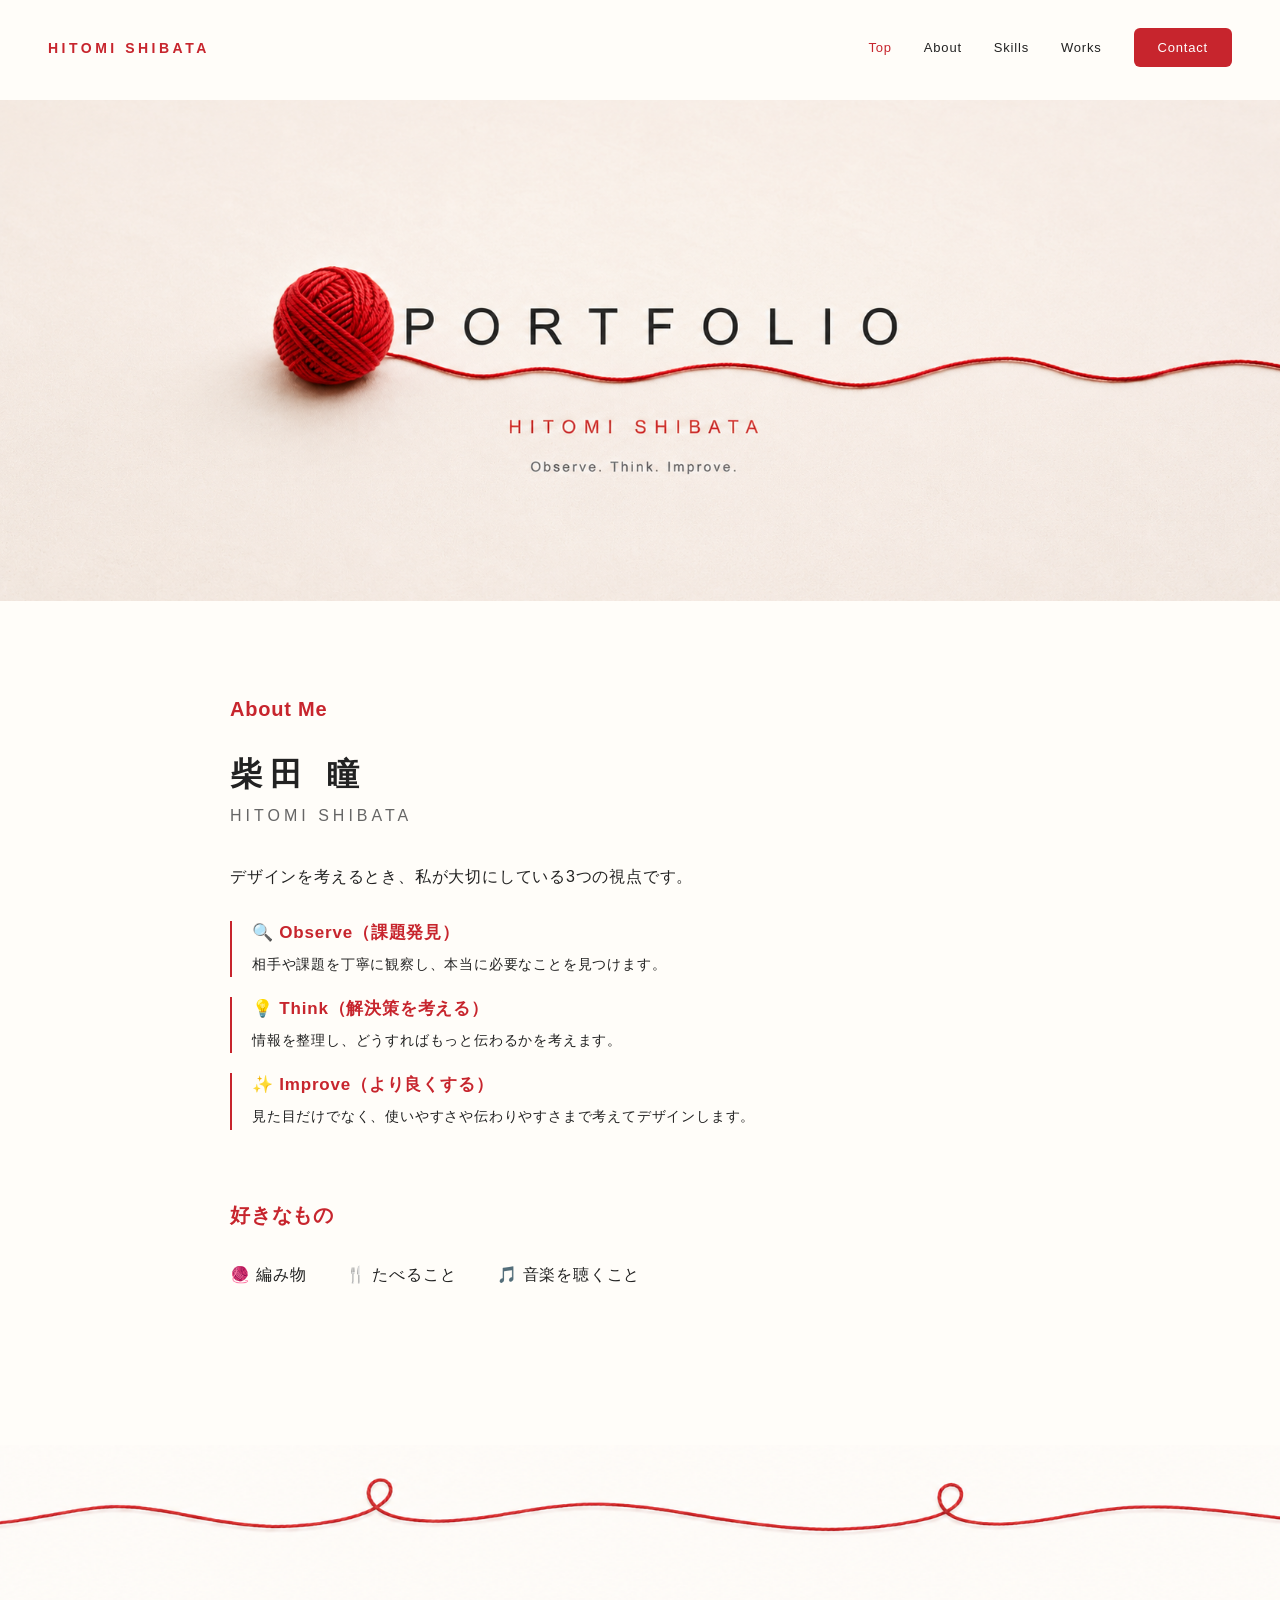
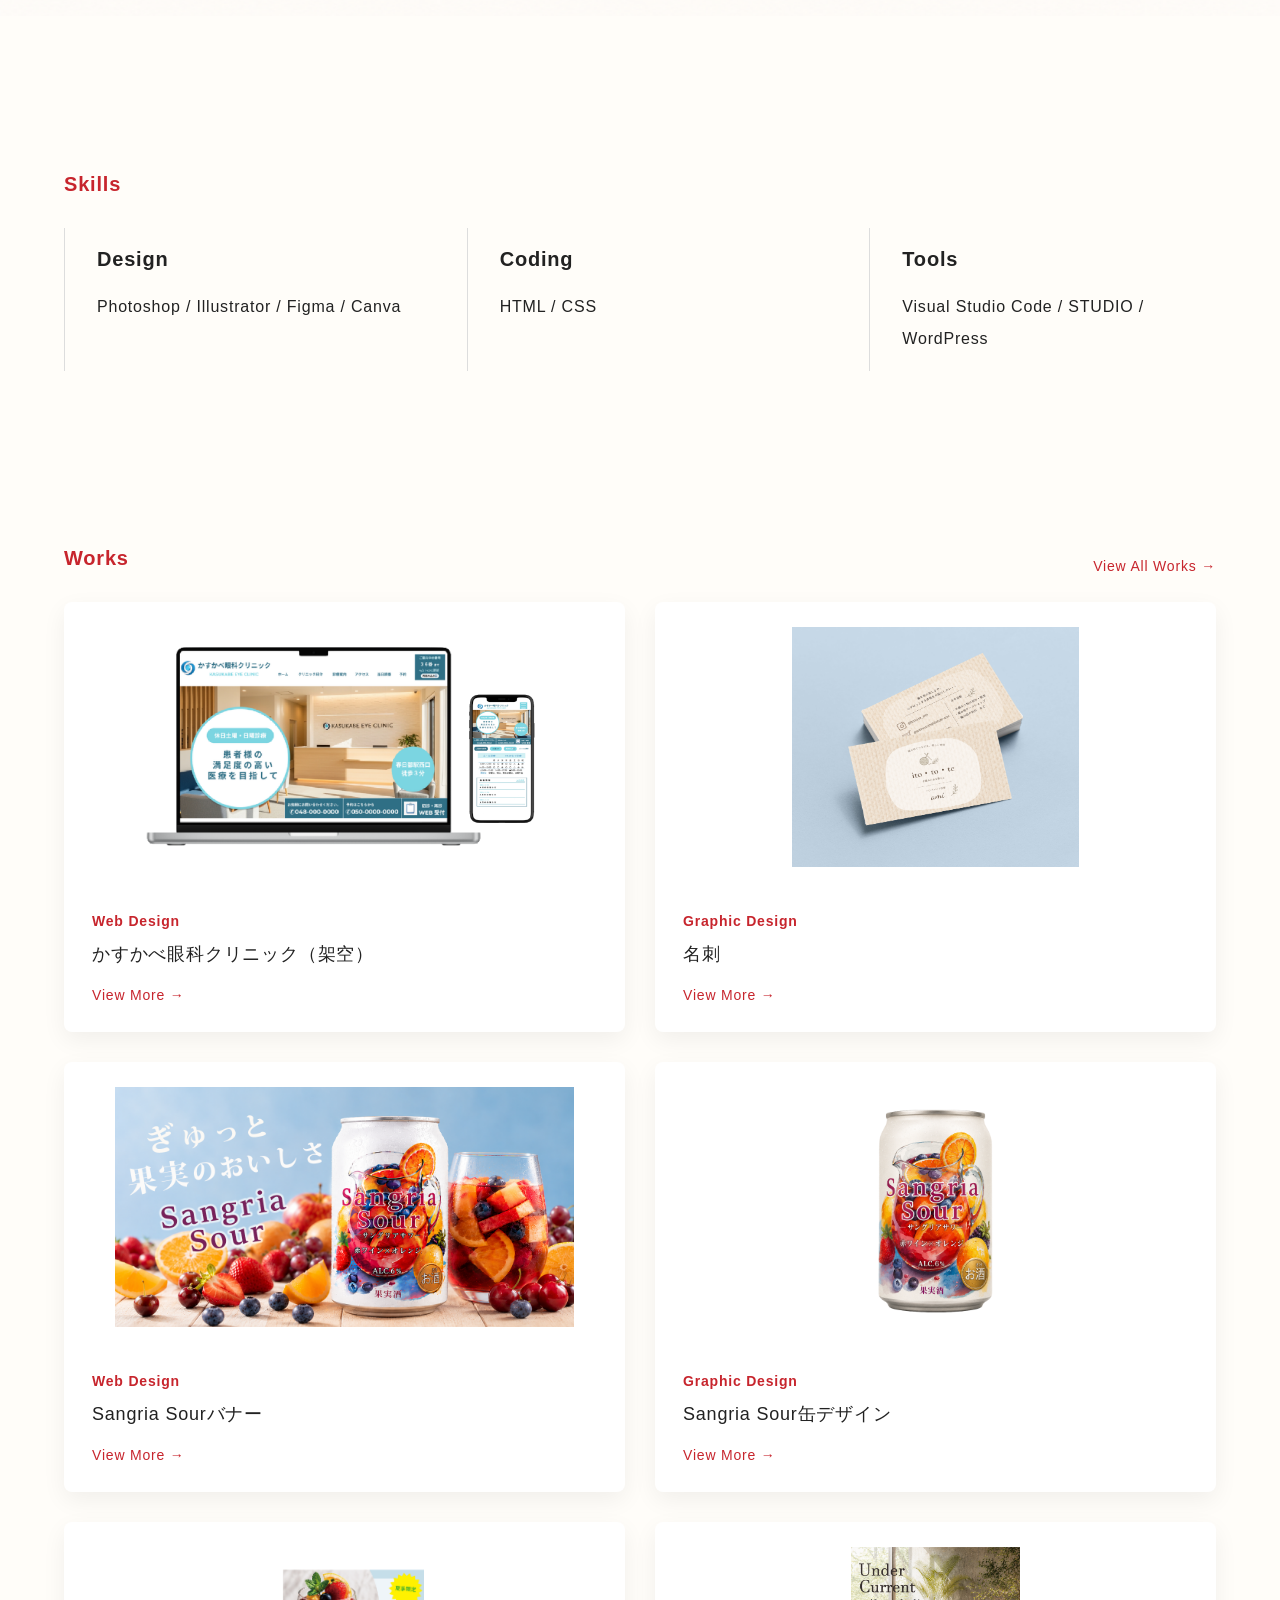
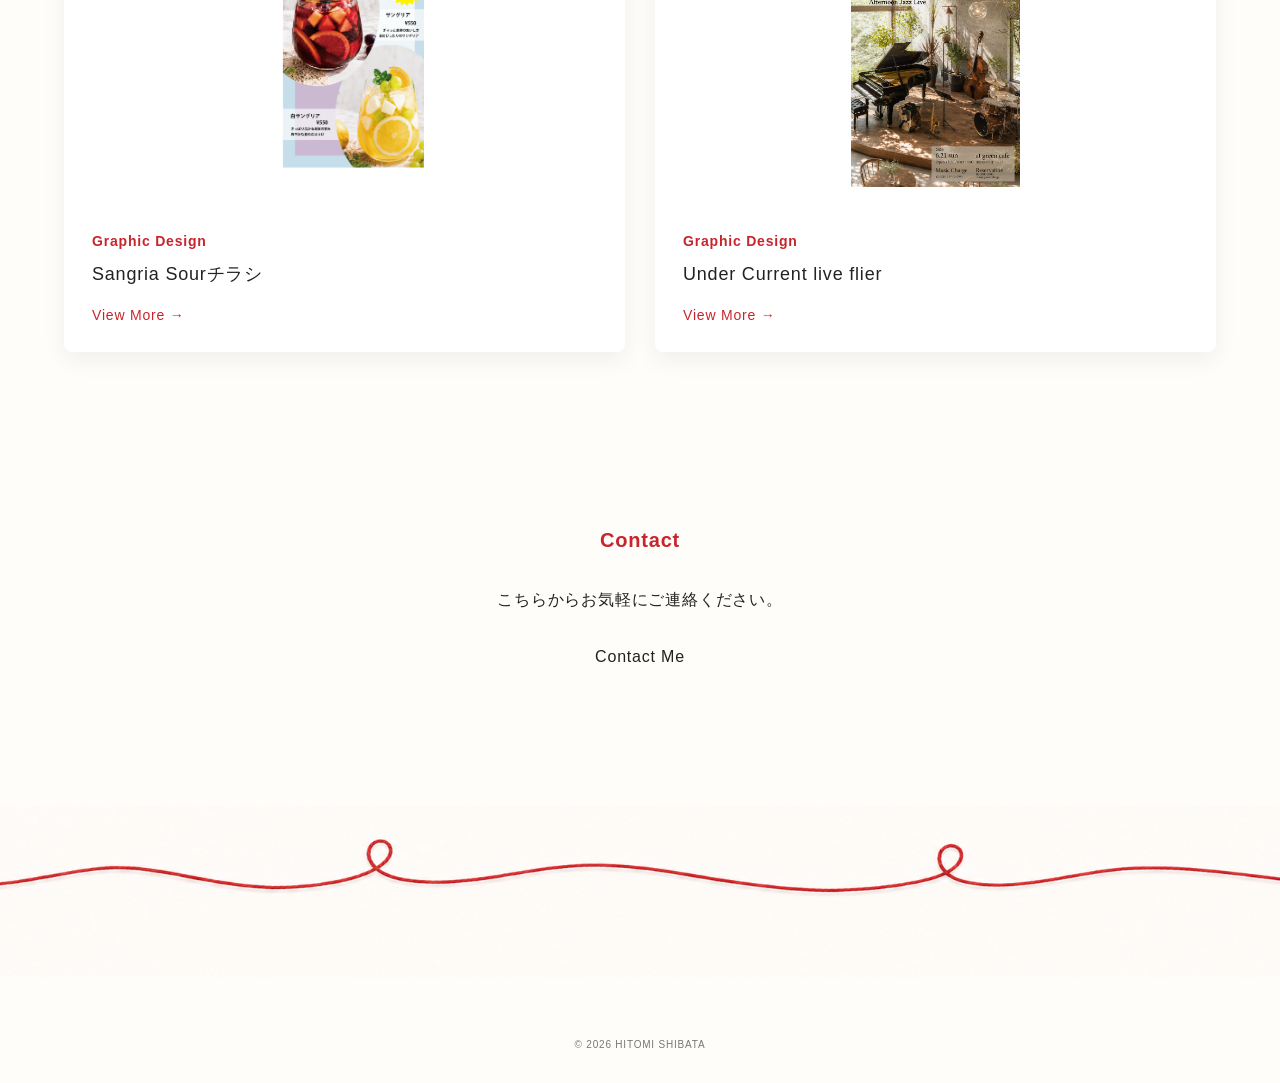
==== index.html @ c6dd9ed3 "Initial commit" ====
<!DOCTYPE html>
<html lang="ja">

<head>
  <meta charset="UTF-8" />
  <meta name="viewport" content="width=device-width, initial-scale=1.0" />
  <title>HITOMI SHIBATA Portfolio</title>
  <link rel="stylesheet" href="css/style.css" />
</head>

<body>

  <header class="header">
    <div class="logo">HITOMI SHIBATA</div>
    <nav>
      <a href="#top">Top</a>
      <a href="#about">About</a>
      <a href="#skills">Skills</a>
      <a href="#works">Works</a>
      <a href="#contact" class="contact-btn">Contact</a>
    </nav>
  </header>

  <main>
    <section id="top" class="hero">
      <img src="images/yarn.png" alt="Portfolio main visual" class="hero-img">
    </section>


    <section id="about" class="about section">
      <h2>About Me</h2>

      <div class="profile">
        <h3 class="jp-name">柴田 瞳</h3>
        <p class="en-name">HITOMI SHIBATA</p>
      </div>

      <p class="about-lead">
        デザインを考えるとき、私が大切にしている3つの視点です。
      </p>

      <div class="process-list">
        <div>
          <h3>🔍 Observe（課題発見）</h3>
          <p>相手や課題を丁寧に観察し、本当に必要なことを見つけます。</p>
        </div>
        <div>
          <h3>💡 Think（解決策を考える）</h3>
          <p>情報を整理し、どうすればもっと伝わるかを考えます。</p>
        </div>
        <div>
          <h3>✨ Improve（より良くする）</h3>
          <p>見た目だけでなく、使いやすさや伝わりやすさまで考えてデザインします。</p>
        </div>
      </div>


      <div class="likes-area">
        <h2>好きなもの</h2>
        <ul class="likes">
          <li>🧶 編み物</li>
          <li>🍴 たべること</li>
          <li>🎵 音楽を聴くこと</li>
        </ul>
      </div>
    </section>

    <div class="thread-line">
      <img src="images/thread-line.png" alt="">
    </div>

    <section id="skills" class="skills section">
      <h2>Skills</h2>
      <div class="skill-grid">
        <div>
          <h3>Design</h3>
          <p>Photoshop / Illustrator / Figma / Canva</p>
        </div>
        <div>
          <h3>Coding</h3>
          <p>HTML / CSS</p>
        </div>
        <div>
          <h3>Tools</h3>
          <p>Visual Studio Code / STUDIO / WordPress</p>
        </div>
      </div>
    </section>



    <section id="works" class="works section">
      <div class="section-title">
        <h2>Works</h2>
        <a href="#">View All Works →</a>
      </div>

      <div class="work-grid">
        <article class="work-card">
          <img src="images/work-eyeclinic.png" alt="眼科サイトデザイン">
          <div>
            <p class="category">Web Design</p>
            <h3>かすかべ眼科クリニック（架空）</h3>
            <a href="eyeclinic.html">View More →</a>
          </div>
        </article>

        <article class="work-card">
          <img src="images/work-meishi.png" alt="名刺">
          <div>
            <p class="category">Graphic Design</p>
            <h3>名刺</h3>
            <a href="#">View More →</a>
          </div>
        </article>

        <article class="work-card">
          <img src="images/SangriaSour-banner.png" alt="Sangriaサワーバナー">
          <div>
            <p class="category">Web Design</p>
            <h3>Sangria Sourバナー</h3>
            <a href="eyeclinic.html">View More →</a>
          </div>
        </article>

        <article class="work-card">
          <img src="images/sangria_touka.png" alt="Sangria缶">
          <div>
            <p class="category">Graphic Design</p>
            <h3>Sangria Sour缶デザイン</h3>
            <a href="#">View More →</a>
          </div>
        </article>

        <article class="work-card">
          <img src="images/Sangria-chirashi.png" alt="Sangriaチラシ">
          <div>
            <p class="category">Graphic Design</p>
            <h3>Sangria Sourチラシ</h3>
            <a href="#">View More →</a>
          </div>
        </article>
        <article class="work-card">
          <img src="images/live-flier.png" alt="ライブフライヤー">
          <div>
            <p class="category">Graphic Design</p>
            <h3>Under Current live flier</h3>
            <a href="#">View More →</a>
          </div>
        </article>

      </div>
    </section>

    <section id="contact" class="contact section">
      <div>
        <h2>Contact</h2>
        <p>こちらからお気軽にご連絡ください。</p>
        <a href="mailto:example@email.com" class="outline-btn">Contact Me</a>
      </div>
    </section>
  </main>

  <footer>
    <div class="thread-line">
      <img src="images/thread-line.png" alt="">
    </div>
    <small>© 2026 HITOMI SHIBATA</small>
  </footer>
---- css/style.css ----
/* =========================
   共通設定：全ページ共通
========================= */

* {
  box-sizing: border-box;
}

body {
  margin: 0;
  font-family: "Helvetica Neue", Arial, sans-serif;
  color: #222;
  background: #fffdf9;
  letter-spacing: 0.05em;
}

a {
  color: inherit;
  text-decoration: none;
}

img {
  max-width: 100%;
}

/* =========================
   ヘッダー：全ページ共通
========================= */

.header {
  width: 100%;
  padding: 28px 48px;
  display: flex;
  justify-content: space-between;
  align-items: center;
  position: fixed;
  top: 0;
  z-index: 10;
  background: rgba(255, 253, 249, 0.9);
  backdrop-filter: blur(10px);
}

.logo {
  color: #c7252d;
  font-size: 14px;
  font-weight: bold;
  letter-spacing: 0.25em;
}

nav {
  display: flex;
  gap: 32px;
  align-items: center;
  font-size: 13px;
}

nav a:first-child {
  color: #c7252d;
}

.contact-btn {
  background: #c7252d;
  color: #fff;
  padding: 12px 24px;
  border-radius: 6px;
}

/* =========================
   トップページ：メイン画像
========================= */

.hero {
  width: 100%;
  padding: 0;
  margin-top: 100px;
  background: #fffdf9;
}

.hero-img {
  width: 100%;
  height: auto;
  display: block;
}

/* =========================
   トップページ：共通セクション
========================= */

.section {
  width: min(1200px, 90%);
  margin: 0 auto;
  padding: 80px 0;
}

h2 {
  color: #c7252d;
  font-size: 20px;
  margin-bottom: 32px;
}

/* =========================
   トップページ：About
========================= */

.about {
  display: block;
  max-width: 820px;
}

.profile {
  display: block;
  margin-bottom: 36px;
}

.jp-name {
  font-size: 32px;
  letter-spacing: 0.25em;
  margin: 0 0 10px;
}

.en-name {
  color: #666;
  letter-spacing: 0.25em;
  margin: 0;
}

.about-lead {
  line-height: 2;
  margin-bottom: 28px;
}

.process-list {
  display: grid;
  gap: 20px;
  margin: 28px 0 36px;
}

.process-list div {
  border-left: 2px solid #c7252d;
  padding-left: 20px;
}

.process-list h3 {
  color: #c7252d;
  font-size: 17px;
  margin: 0 0 8px;
}

.process-list p {
  font-size: 14px;
  line-height: 1.8;
  margin: 0;
}

.likes-area {
  margin-top: 72px;
}

.likes {
  display: flex;
  gap: 40px;
  list-style: none;
  padding: 0;
  line-height: 1.8;
}

/* =========================
   赤い糸ライン
========================= */

.thread-line {
  width: 100%;
  margin: 60px 0;
}

.thread-line img {
  width: 100%;
  display: block;
}

/* =========================
   トップページ：Skills
========================= */

.skill-grid {
  display: grid;
  grid-template-columns: repeat(3, 1fr);
  gap: 56px;
}

.skill-grid div {
  border-left: 1px solid #ddd;
  padding-left: 32px;
}

.skill-grid h3 {
  font-size: 20px;
  margin-bottom: 20px;
}

.skill-grid p {
  line-height: 2;
}

/* =========================
   トップページ：Works一覧
========================= */

.section-title {
  display: flex;
  justify-content: space-between;
  align-items: center;
}

.section-title a {
  color: #c7252d;
  font-size: 14px;
}

.work-grid {
  display: grid;
  grid-template-columns: repeat(2, 1fr);
  gap: 30px;
}

.work-card {
  background: #fff;
  border-radius: 8px;
  overflow: hidden;
  box-shadow: 0 8px 24px rgba(0, 0, 0, 0.06);
}

.work-card img {
  width: 85%;
  height: 240px;
  object-fit: contain;
  margin: 25px auto 10px;
  display: block;
}

.work-card div {
  padding: 22px 28px 28px;
}

.category {
  color: #c7252d;
  font-size: 14px;
  font-weight: bold;
  margin-bottom: 8px;
}

.work-card h3 {
  font-size: 18px;
  font-weight: 400;
  line-height: 1.5;
  margin: 12px 0 18px;
}

.work-card a {
  color: #c7252d;
  font-size: 14px;
}

/* =========================
   トップページ：Contact
========================= */

.contact {
  display: flex;
  justify-content: center;
  text-align: center;
}

.contact p {
  line-height: 2;
  margin-bottom: 32px;
}

/* =========================
   フッター：全ページ共通
========================= */

footer {
  text-align: center;
  padding-bottom: 32px;
  color: #777;
  font-size: 12px;
}

/* =========================
   作品詳細ページ：基本
========================= */

.detail {
  width: min(900px, 86%);
  margin: 0 auto;
  padding-top: 130px;
}

.detail-hero {
  margin-bottom: 48px;
}

.detail-hero h1 {
  font-size: 20px;
  font-weight: normal;
  margin: 10px 0 18px;
}

.detail-hero p {
  max-width: 700px;
  line-height: 1.8;
  font-size: 15px;
}

.detail-main img {
  width: 65%;
  display: block;
  margin: 40px auto 50px;
  border-radius: 10px;
  box-shadow: 0 12px 32px rgba(0, 0, 0, 0.08);
}

/* =========================
   作品詳細ページ：Project
========================= */

.project-info {
  margin: 10px auto 56px;
  max-width: 680px;
}

.project-info dl {
  display: grid;
  gap: 14px;
  margin: 0;
  padding: 24px 28px;
  background: #fff;
  border-left: 3px solid #c7252d;
  box-shadow: 0 8px 24px rgba(0, 0, 0, 0.04);
}

.project-info div {
  display: grid;
  grid-template-columns: 120px 1fr;
  gap: 24px;
}

.project-info dt {
  color: #c7252d;
  font-size: 14px;
  font-weight: bold;
}

.project-info dd {
  margin: 0;
  font-size: 14px;
  line-height: 1.8;
}

/* =========================
   作品詳細ページ：Observe / Think / Improve
========================= */

.oti-grid {
  display: grid;
  grid-template-columns: repeat(3, 1fr);
  gap: 24px;
  margin-bottom: 80px;
}

.oti-card {
  background: #fff;
  padding: 28px;
  border-radius: 8px;
  box-shadow: 0 8px 24px rgba(0, 0, 0, 0.05);
}

.oti-card h2 {
  color: #c7252d;
  font-size: 18px;
  margin-bottom: 16px;
}

.oti-card p {
  font-size: 14px;
  line-height: 1.9;
}

/* =========================
   作品詳細ページ：基本
========================= */

.detail {
  width: min(900px, 86%);
  margin: 0 auto;
  padding-top: 130px;
}

.detail-hero {
  margin-bottom: 56px;
}

.detail-hero h1 {
  font-size: 28px;
  font-weight: normal;
  margin: 10px 0 18px;
}

.detail-hero p {
  max-width: 680px;
  line-height: 1.8;
  font-size: 15px;
}

.detail-main img {
  width: 82%;
  max-width: 760px;
  display: block;
  margin: 40px auto 70px;
}

/* =========================
   Observe / Think / Improve
========================= */

.process-simple {
  margin: 0 auto 64px;
  max-width: 820px;
}

.process-simple div {
  display: grid;
  grid-template-columns: 100px 110px 1fr;
  align-items: center;
  gap: 20px;
  margin-bottom: 28px;
}

.process-simple h2 {
  color: #222;
  font-size: 15px;
  font-weight: bold;
  margin: 0;
}

.process-simple h2::after {
  content: "";
  display: block;
  width: 90px;
  height: 1px;
  background: #ddd;
  position: relative;
  left: 100px;
  top: -10px;
}

.process-simple p {
  grid-column: 3;
  font-size: 14px;
  line-height: 1.8;
  margin: 0;
}

/* =========================
   Project Info
========================= */

.project-simple {
  display: grid;
  grid-template-columns: repeat(3, 1fr);
  border-top: 1px solid #ddd;
  border-bottom: 1px solid #ddd;
  margin: 70px 0 80px;
  padding: 28px 0;
  text-align: center;
}

.project-simple div {
  border-right: 1px solid #ddd;
}

.project-simple div:last-child {
  border-right: none;
}

.project-simple p {
  color: #c7252d;
  font-size: 13px;
  font-weight: bold;
  margin: 0 0 14px;
}

.project-simple strong {
  font-size: 17px;
  font-weight: normal;
}

/* =========================
   Design Comp
========================= */

.design-comp {
  margin: 80px 0;
}

.design-comp h2 {
  color: #222;
  font-size: 24px;
  font-weight: normal;
  margin-bottom: 16px;
}

.comp-text {
  color: #666;
  margin-bottom: 32px;
  line-height: 1.8;
  font-size: 14px;
}

.comp-image {
  background: #fff;
  padding: 30px;
  border-radius: 10px;
  box-shadow: 0 10px 30px rgba(0, 0, 0, .06);
  display: grid;
  grid-template-columns: 1fr 1fr;
  gap: 30px;
}

.comp-image img {
  width: 100%;
  display: block;
  border-radius: 6px;
}

/* =========================
   Previous / Next Navigation
========================= */

.work-navigation {
  display: grid;
  grid-template-columns: 1fr auto 1fr;
  align-items: center;
  gap: 40px;
  margin: 120px 0 70px;
  padding: 40px 0;
  border-top: 1px solid #ddd;
  border-bottom: 1px solid #ddd;
}

.work-navigation a {
  color: #222;
  transition: 0.3s;
}

.work-navigation a:hover {
  color: #c7252d;
}

.prev-work {
  justify-self: start;
  text-align: left;
}

.next-work {
  justify-self: end;
  text-align: right;
}

.work-list {
  justify-self: center;
  text-align: center;
}

.nav-title {
  display: block;
  font-size: 13px;
  color: #c7252d;
  margin-bottom: 12px;
}

.nav-name {
  display: block;
  font-size: 18px;
  line-height: 1.5;
}

.arrow {
  font-size: 18px;
  color: #c7252d;
}

/* =========================
   スマホ
========================= */

@media (max-width: 768px) {
  .detail {
    width: 86%;
    padding-top: 120px;
  }

  .detail-hero h1 {
    font-size: 24px;
  }

  .detail-main img {
    width: 100%;
  }

  .process-simple div {
    display: block;
  }

  .process-simple h2::after {
    display: none;
  }

  .process-simple h2 {
    margin-bottom: 8px;
  }

  .process-simple p {
    margin-bottom: 24px;
  }

  .project-simple {
    grid-template-columns: 1fr;
    gap: 24px;
  }

  .project-simple div {
    border-right: none;
  }

  .comp-image {
    grid-template-columns: 1fr;
    padding: 18px;
  }

  .work-navigation {
    grid-template-columns: 1fr;
    gap: 36px;
    text-align: center;
  }

  .prev-work,
  .next-work,
  .work-list {
    justify-self: center;
    text-align: center;
  }
}
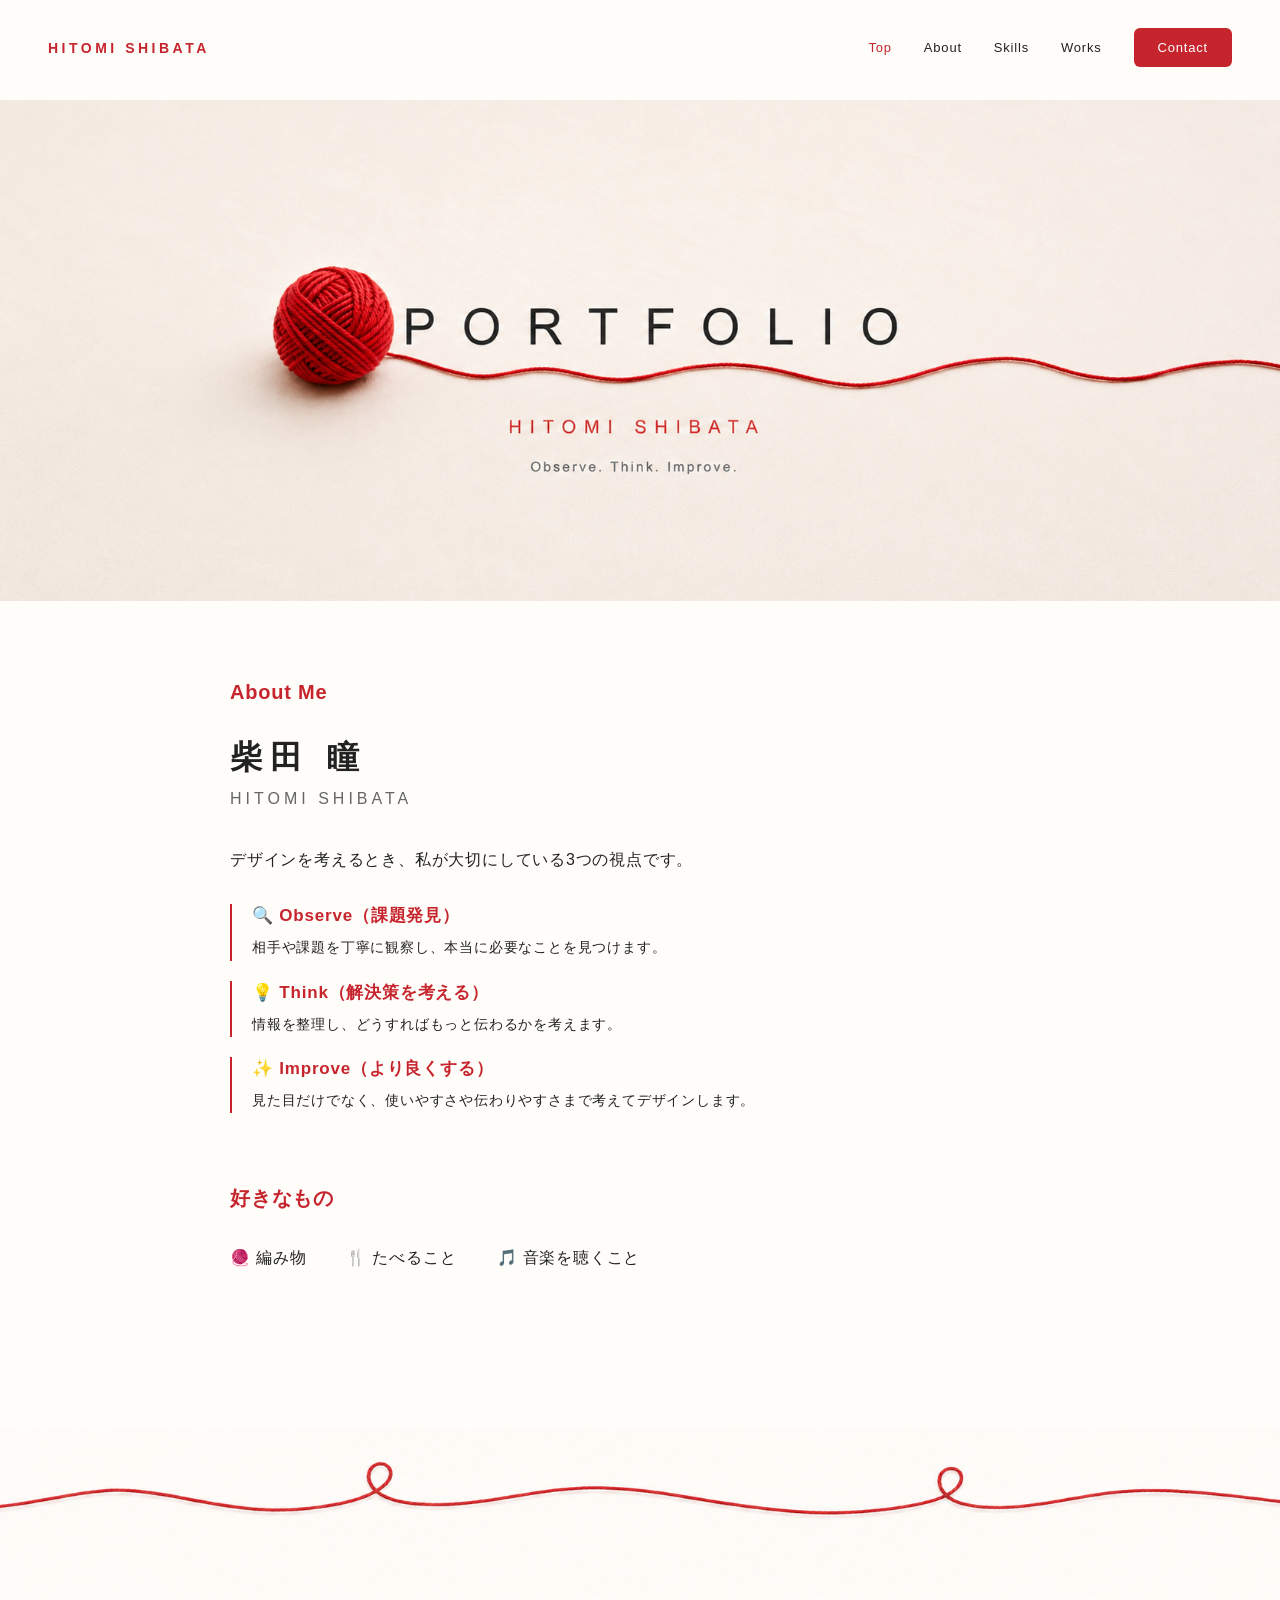
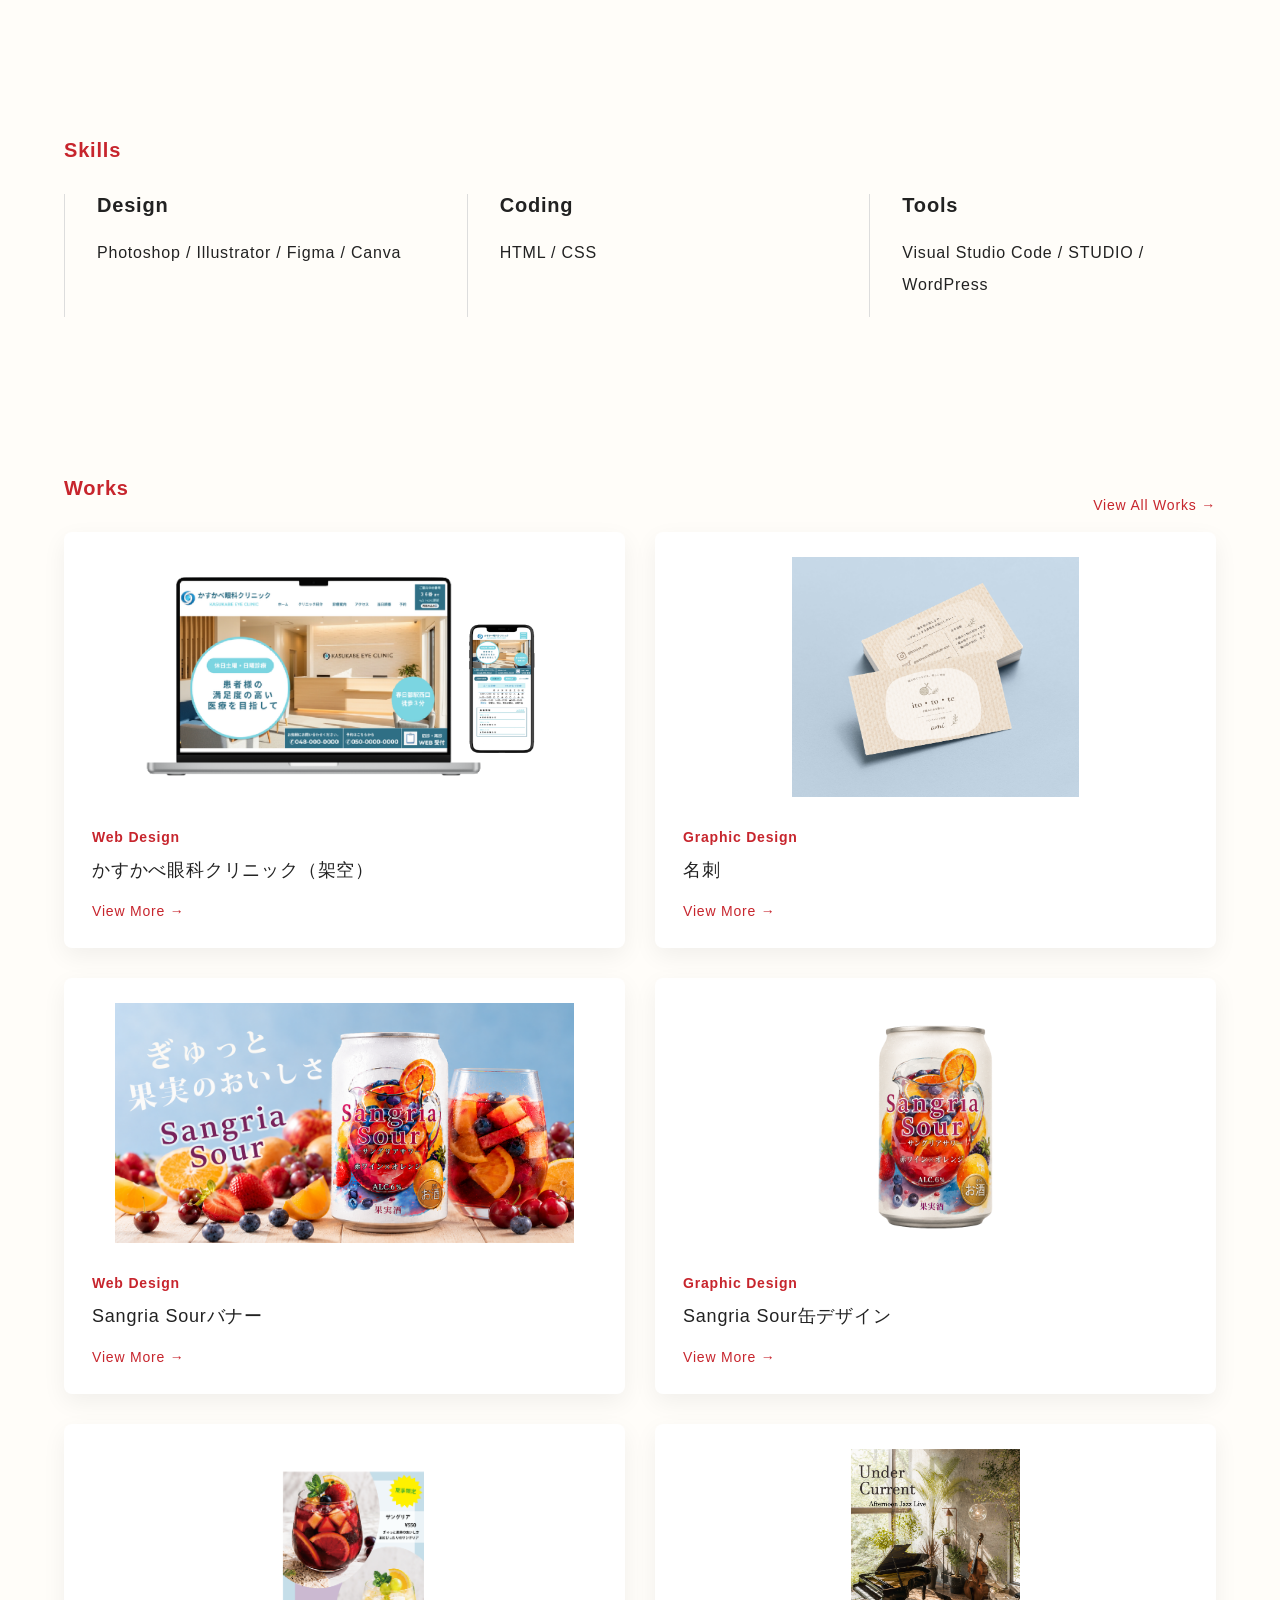
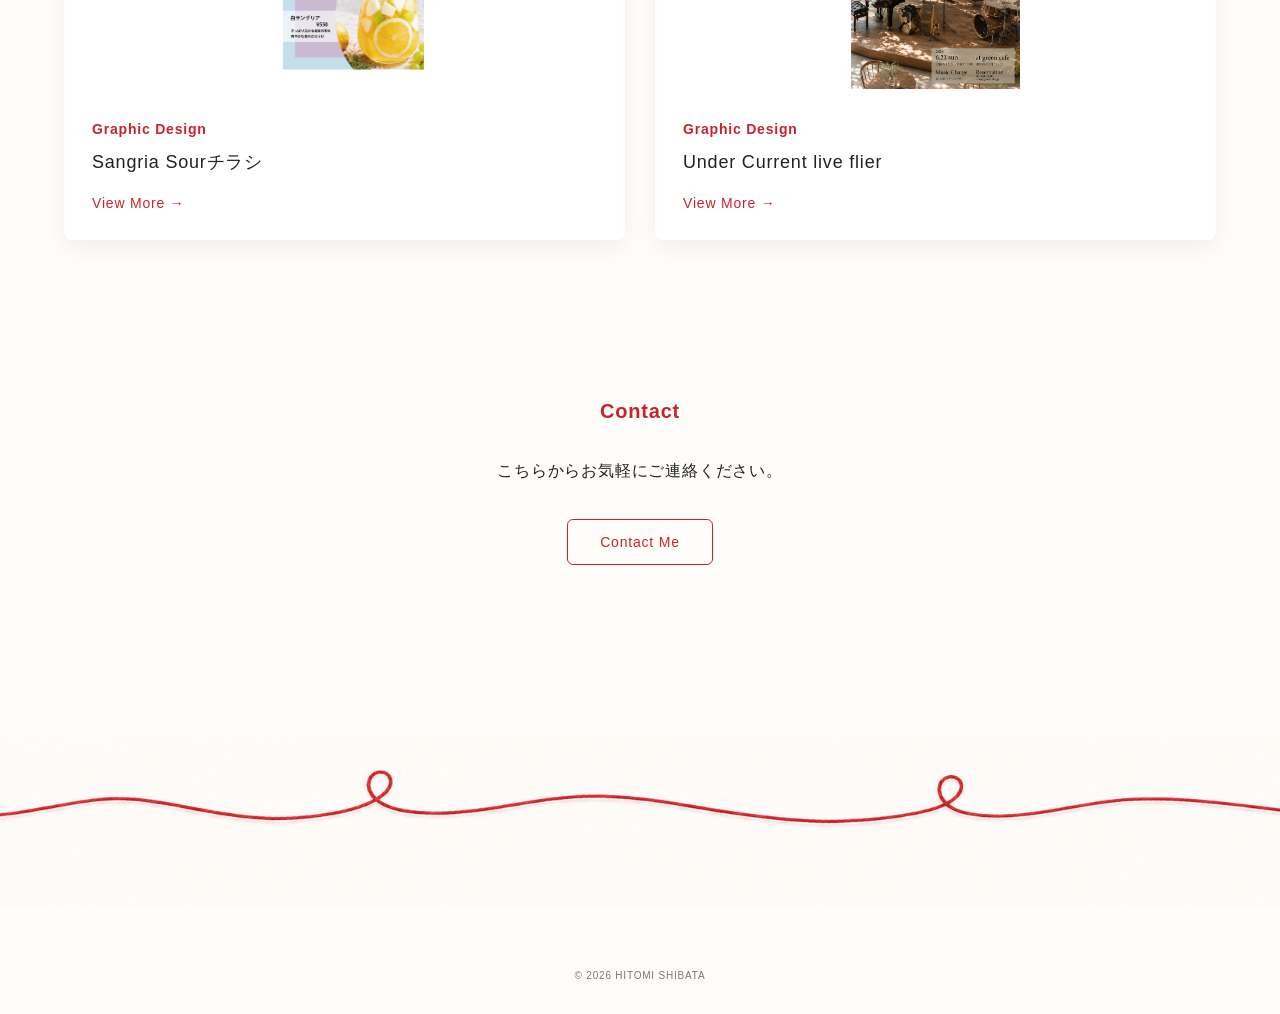
==== commit 03488956: "Update portfolio" ====
--- a/index.html
+++ b/index.html
@@ -110,7 +110,7 @@
           <div>
             <p class="category">Graphic Design</p>
             <h3>名刺</h3>
-            <a href="#">View More →</a>
+            <a href="keito.html">View More →</a>
           </div>
         </article>
 
@@ -119,7 +119,7 @@
           <div>
             <p class="category">Web Design</p>
             <h3>Sangria Sourバナー</h3>
-            <a href="eyeclinic.html">View More →</a>
+            <a href="Sangria-banner.html">View More →</a>
           </div>
         </article>
 
@@ -128,7 +128,7 @@
           <div>
             <p class="category">Graphic Design</p>
             <h3>Sangria Sour缶デザイン</h3>
-            <a href="#">View More →</a>
+            <a href="Sangria-can.html">View More →</a>
           </div>
         </article>
 
@@ -137,7 +137,7 @@
           <div>
             <p class="category">Graphic Design</p>
             <h3>Sangria Sourチラシ</h3>
-            <a href="#">View More →</a>
+            <a href="Sangria-chirashi.html">View More →</a>
           </div>
         </article>
         <article class="work-card">
@@ -145,7 +145,7 @@
           <div>
             <p class="category">Graphic Design</p>
             <h3>Under Current live flier</h3>
-            <a href="#">View More →</a>
+            <a href="Live-flier.html">View More →</a>
           </div>
         </article>
 
--- a/css/style.css
+++ b/css/style.css
@@ -1,9 +1,26 @@
-/* =========================
-   共通設定：全ページ共通
-========================= */
+/* =========================================================
+   HITOMI SHIBATA Portfolio
+   style.css
+   ---------------------------------------------------------
+   構成：
+   1. 共通設定
+   2. Header / Footer
+   3. Top Page
+   4. Works Detail Page
+   5. Responsive
+========================================================= */
+
+
+/* =========================================================
+   1. 共通設定
+========================================================= */
 
 * {
   box-sizing: border-box;
+}
+
+html {
+  scroll-behavior: smooth;
 }
 
 body {
@@ -21,11 +38,20 @@
 
 img {
   max-width: 100%;
-}
-
-/* =========================
-   ヘッダー：全ページ共通
-========================= */
+  height: auto;
+}
+
+h1,
+h2,
+h3,
+p {
+  margin-top: 0;
+}
+
+
+/* =========================================================
+   2. Header / Footer
+========================================================= */
 
 .header {
   width: 100%;
@@ -65,9 +91,19 @@
   border-radius: 6px;
 }
 
-/* =========================
-   トップページ：メイン画像
-========================= */
+footer {
+  text-align: center;
+  padding: 32px 0;
+  color: #777;
+  font-size: 12px;
+}
+
+
+/* =========================================================
+   3. Top Page
+========================================================= */
+
+/* ---------- Hero ---------- */
 
 .hero {
   width: 100%;
@@ -78,13 +114,11 @@
 
 .hero-img {
   width: 100%;
-  height: auto;
-  display: block;
-}
-
-/* =========================
-   トップページ：共通セクション
-========================= */
+  display: block;
+}
+
+
+/* ---------- Common Section ---------- */
 
 .section {
   width: min(1200px, 90%);
@@ -92,15 +126,15 @@
   padding: 80px 0;
 }
 
+.section h2,
 h2 {
   color: #c7252d;
   font-size: 20px;
   margin-bottom: 32px;
 }
 
-/* =========================
-   トップページ：About
-========================= */
+
+/* ---------- About ---------- */
 
 .about {
   display: block;
@@ -150,6 +184,15 @@
   font-size: 14px;
   line-height: 1.8;
   margin: 0;
+}
+
+.outline-btn {
+  display: inline-block;
+  border: 1px solid #c7252d;
+  color: #c7252d;
+  padding: 14px 32px;
+  border-radius: 6px;
+  font-size: 14px;
 }
 
 .likes-area {
@@ -164,9 +207,8 @@
   line-height: 1.8;
 }
 
-/* =========================
-   赤い糸ライン
-========================= */
+
+/* ---------- Thread Line ---------- */
 
 .thread-line {
   width: 100%;
@@ -178,9 +220,8 @@
   display: block;
 }
 
-/* =========================
-   トップページ：Skills
-========================= */
+
+/* ---------- Skills ---------- */
 
 .skill-grid {
   display: grid;
@@ -202,9 +243,8 @@
   line-height: 2;
 }
 
-/* =========================
-   トップページ：Works一覧
-========================= */
+
+/* ---------- Works List ---------- */
 
 .section-title {
   display: flex;
@@ -261,9 +301,8 @@
   font-size: 14px;
 }
 
-/* =========================
-   トップページ：Contact
-========================= */
+
+/* ---------- Contact ---------- */
 
 .contact {
   display: flex;
@@ -276,20 +315,12 @@
   margin-bottom: 32px;
 }
 
-/* =========================
-   フッター：全ページ共通
-========================= */
-
-footer {
-  text-align: center;
-  padding-bottom: 32px;
-  color: #777;
-  font-size: 12px;
-}
-
-/* =========================
-   作品詳細ページ：基本
-========================= */
+
+/* =========================================================
+   4. Works Detail Page
+========================================================= */
+
+/* ---------- Detail Basic ---------- */
 
 .detail {
   width: min(900px, 86%);
@@ -298,106 +329,6 @@
 }
 
 .detail-hero {
-  margin-bottom: 48px;
-}
-
-.detail-hero h1 {
-  font-size: 20px;
-  font-weight: normal;
-  margin: 10px 0 18px;
-}
-
-.detail-hero p {
-  max-width: 700px;
-  line-height: 1.8;
-  font-size: 15px;
-}
-
-.detail-main img {
-  width: 65%;
-  display: block;
-  margin: 40px auto 50px;
-  border-radius: 10px;
-  box-shadow: 0 12px 32px rgba(0, 0, 0, 0.08);
-}
-
-/* =========================
-   作品詳細ページ：Project
-========================= */
-
-.project-info {
-  margin: 10px auto 56px;
-  max-width: 680px;
-}
-
-.project-info dl {
-  display: grid;
-  gap: 14px;
-  margin: 0;
-  padding: 24px 28px;
-  background: #fff;
-  border-left: 3px solid #c7252d;
-  box-shadow: 0 8px 24px rgba(0, 0, 0, 0.04);
-}
-
-.project-info div {
-  display: grid;
-  grid-template-columns: 120px 1fr;
-  gap: 24px;
-}
-
-.project-info dt {
-  color: #c7252d;
-  font-size: 14px;
-  font-weight: bold;
-}
-
-.project-info dd {
-  margin: 0;
-  font-size: 14px;
-  line-height: 1.8;
-}
-
-/* =========================
-   作品詳細ページ：Observe / Think / Improve
-========================= */
-
-.oti-grid {
-  display: grid;
-  grid-template-columns: repeat(3, 1fr);
-  gap: 24px;
-  margin-bottom: 80px;
-}
-
-.oti-card {
-  background: #fff;
-  padding: 28px;
-  border-radius: 8px;
-  box-shadow: 0 8px 24px rgba(0, 0, 0, 0.05);
-}
-
-.oti-card h2 {
-  color: #c7252d;
-  font-size: 18px;
-  margin-bottom: 16px;
-}
-
-.oti-card p {
-  font-size: 14px;
-  line-height: 1.9;
-}
-
-/* =========================
-   作品詳細ページ：基本
-========================= */
-
-.detail {
-  width: min(900px, 86%);
-  margin: 0 auto;
-  padding-top: 130px;
-}
-
-.detail-hero {
   margin-bottom: 56px;
 }
 
@@ -407,64 +338,87 @@
   margin: 10px 0 18px;
 }
 
-.detail-hero p {
+.detail-hero .lead,
+.detail-hero>p:not(.category) {
   max-width: 680px;
+  line-height: 1.9;
+  font-size: 15px;
+  color: #555;
+  margin-bottom: 40px;
+}
+
+
+/* ---------- Concept ---------- */
+
+.concept {
+  margin: 36px 0 60px;
+  padding-left: 20px;
+  border-left: 3px solid #c7252d;
+}
+
+.concept h2 {
+  color: #222;
+  font-size: 13px;
+  letter-spacing: 0.08em;
+  margin-bottom: 12px;
+}
+
+.concept p {
+  font-size: 16px;
   line-height: 1.8;
+  font-weight: 400;
+  margin: 0;
+  color: #333;
+}
+
+
+/* ---------- Main Visual ---------- */
+
+.detail-main img {
+  width: 78%;
+  max-width: 720px;
+  display: block;
+  margin: 36px auto 70px;
+}
+
+
+/* ---------- Process: Observe / Think / Improve ---------- */
+
+.process {
+  margin: 70px 0;
+  border-top: 1px solid #e6e6e6;
+}
+
+.process-item {
+  display: grid;
+  grid-template-columns: 150px 1fr;
+  gap: 32px;
+  padding: 22px 0;
+  border-bottom: 1px solid #e6e6e6;
+}
+
+.process-head h3 {
+  margin: 0;
   font-size: 15px;
-}
-
-.detail-main img {
-  width: 82%;
-  max-width: 760px;
-  display: block;
-  margin: 40px auto 70px;
-}
-
-/* =========================
-   Observe / Think / Improve
-========================= */
-
-.process-simple {
-  margin: 0 auto 64px;
-  max-width: 820px;
-}
-
-.process-simple div {
-  display: grid;
-  grid-template-columns: 100px 110px 1fr;
-  align-items: center;
-  gap: 20px;
-  margin-bottom: 28px;
-}
-
-.process-simple h2 {
+  font-weight: 600;
   color: #222;
-  font-size: 15px;
-  font-weight: bold;
-  margin: 0;
-}
-
-.process-simple h2::after {
-  content: "";
-  display: block;
-  width: 90px;
-  height: 1px;
-  background: #ddd;
-  position: relative;
-  left: 100px;
-  top: -10px;
-}
-
-.process-simple p {
-  grid-column: 3;
-  font-size: 14px;
-  line-height: 1.8;
-  margin: 0;
-}
-
-/* =========================
-   Project Info
-========================= */
+}
+
+.process-sub {
+  margin: 6px 0 0;
+  color: #888;
+  font-size: 12px;
+  line-height: 1.6;
+}
+
+.process-body {
+  font-size: 14px;
+  line-height: 2;
+  color: #444;
+}
+
+
+/* ---------- Project Info ---------- */
 
 .project-simple {
   display: grid;
@@ -496,9 +450,8 @@
   font-weight: normal;
 }
 
-/* =========================
-   Design Comp
-========================= */
+
+/* ---------- Design Comp ---------- */
 
 .design-comp {
   margin: 80px 0;
@@ -506,7 +459,7 @@
 
 .design-comp h2 {
   color: #222;
-  font-size: 24px;
+  font-size: 16px;
   font-weight: normal;
   margin-bottom: 16px;
 }
@@ -519,24 +472,20 @@
 }
 
 .comp-image {
-  background: #fff;
-  padding: 30px;
-  border-radius: 10px;
-  box-shadow: 0 10px 30px rgba(0, 0, 0, .06);
-  display: grid;
-  grid-template-columns: 1fr 1fr;
-  gap: 30px;
+  display: flex;
+  flex-direction: column;
+  gap: 40px;
 }
 
 .comp-image img {
   width: 100%;
   display: block;
-  border-radius: 6px;
-}
-
-/* =========================
-   Previous / Next Navigation
-========================= */
+  border-radius: 8px;
+  box-shadow: 0 10px 28px rgba(0, 0, 0, .08);
+}
+
+
+/* ---------- Previous / Next Navigation ---------- */
 
 .work-navigation {
   display: grid;
@@ -591,11 +540,48 @@
   color: #c7252d;
 }
 
-/* =========================
-   スマホ
-========================= */
+
+/* =========================================================
+   5. Responsive
+========================================================= */
 
 @media (max-width: 768px) {
+  .header {
+    padding: 20px;
+  }
+
+  nav {
+    display: none;
+  }
+
+  .hero {
+    margin-top: 80px;
+  }
+
+  .section {
+    width: 86%;
+    padding: 60px 0;
+  }
+
+  .skill-grid,
+  .work-grid {
+    grid-template-columns: 1fr;
+    gap: 32px;
+  }
+
+  .likes {
+    display: block;
+  }
+
+  .jp-name {
+    font-size: 22px;
+  }
+
+  .work-card img {
+    width: 90%;
+    height: 220px;
+  }
+
   .detail {
     width: 86%;
     padding-top: 120px;
@@ -609,20 +595,18 @@
     width: 100%;
   }
 
-  .process-simple div {
-    display: block;
-  }
-
-  .process-simple h2::after {
-    display: none;
-  }
-
-  .process-simple h2 {
-    margin-bottom: 8px;
-  }
-
-  .process-simple p {
-    margin-bottom: 24px;
+  .process-item {
+    grid-template-columns: 1fr;
+    gap: 10px;
+    padding: 20px 0;
+  }
+
+  .process-head h3 {
+    font-size: 15px;
+  }
+
+  .process-body {
+    font-size: 14px;
   }
 
   .project-simple {
@@ -651,4 +635,8 @@
     justify-self: center;
     text-align: center;
   }
+
+  .nav-name {
+    font-size: 18px;
+  }
 }
